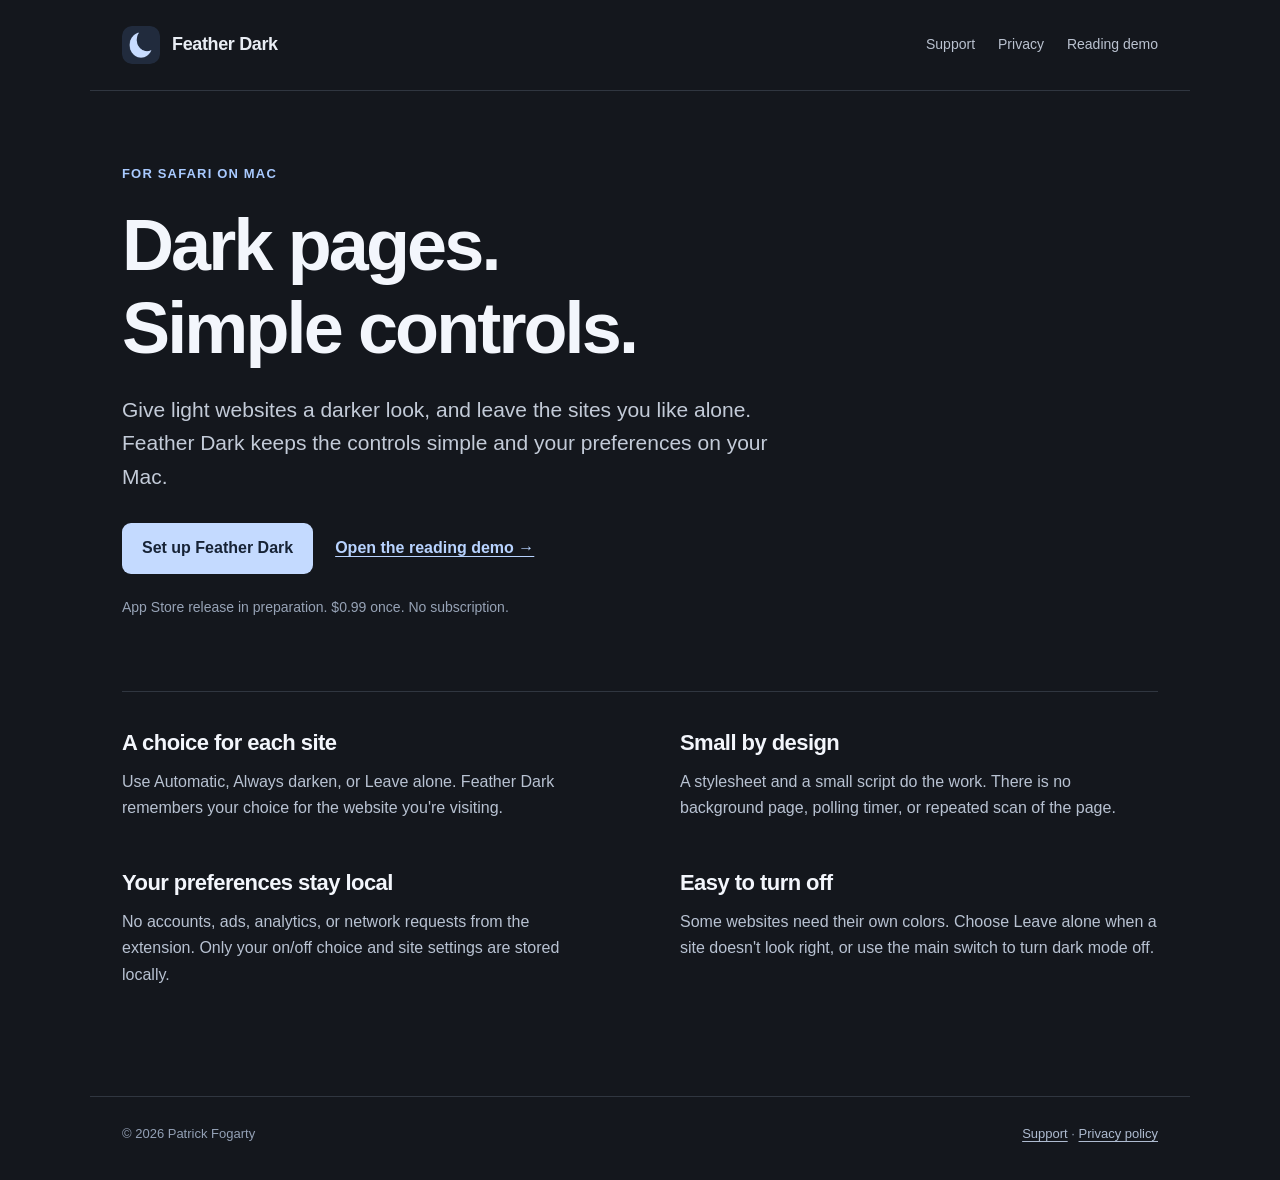
==== index.html @ 42ff9bad "Publish Feather Dark support and privacy pages" ====
<!doctype html>
<html lang="en">
<head>
  <meta charset="utf-8">
  <meta name="viewport" content="width=device-width, initial-scale=1">
  <meta name="description" content="Feather Dark is a small dark mode extension for Safari on Mac. Simple controls for each website. No accounts or tracking.">
  <title>Feather Dark — Simple dark mode for Safari</title>
  <link rel="icon" href="icon.png" type="image/png">
  <link rel="stylesheet" href="style.css">
</head>
<body>
  <header class="site-header">
    <a class="brand" href="index.html"><img src="icon.png" alt="" width="38" height="38">Feather Dark</a>
    <nav aria-label="Main navigation"><a href="support.html">Support</a><a href="privacy.html">Privacy</a><a href="demo.html">Reading demo</a></nav>
  </header>
  <main>
    <section class="hero" aria-labelledby="intro">
      <p class="eyebrow">For Safari on Mac</p>
      <h1 id="intro">Dark pages.<br>Simple controls.</h1>
      <p class="lead">Give light websites a darker look, and leave the sites you like alone. Feather Dark keeps the controls simple and your preferences on your Mac.</p>
      <div class="actions"><a class="button" href="support.html">Set up Feather Dark</a><a class="secondary" href="demo.html">Open the reading demo →</a></div>
      <p class="release-note">App Store release in preparation. $0.99 once. No subscription.</p>
    </section>
    <div class="details">
      <section><h2>A choice for each site</h2><p>Use Automatic, Always darken, or Leave alone. Feather Dark remembers your choice for the website you're visiting.</p></section>
      <section><h2>Small by design</h2><p>A stylesheet and a small script do the work. There is no background page, polling timer, or repeated scan of the page.</p></section>
      <section><h2>Your preferences stay local</h2><p>No accounts, ads, analytics, or network requests from the extension. Only your on/off choice and site settings are stored locally.</p></section>
      <section><h2>Easy to turn off</h2><p>Some websites need their own colors. Choose Leave alone when a site doesn't look right, or use the main switch to turn dark mode off.</p></section>
    </div>
  </main>
  <footer class="site-footer"><span>© 2026 Patrick Fogarty</span><span><a href="support.html">Support</a> · <a href="privacy.html">Privacy policy</a></span></footer>
</body>
</html>
---- style.css ----
* { box-sizing: border-box; }
:root { color-scheme: dark; font-family: -apple-system, BlinkMacSystemFont, "Segoe UI", sans-serif; background: #14171d; color: #e9edf4; font-synthesis: none; }
body { margin: 0; line-height: 1.65; }
a { color: #b8d3ff; text-underline-offset: .2em; }
a:hover { color: #e3edff; }
a:focus-visible { outline: 2px solid #a8d1ff; outline-offset: 5px; border-radius: 3px; }
.site-header { max-width: 1100px; margin: auto; padding: 26px 32px; display: flex; align-items: center; justify-content: space-between; gap: 24px; border-bottom: 1px solid #303640; }
.brand { display: inline-flex; align-items: center; gap: 12px; color: inherit; text-decoration: none; font-weight: 650; letter-spacing: -.02em; font-size: 18px; }
.brand img { width: 38px; height: 38px; border-radius: 10px; }
nav { display: flex; flex-wrap: wrap; gap: 23px; font-size: 14px; }
nav a { text-decoration: none; color: #bac2d0; }
nav a[aria-current="page"] { color: #f0f4fa; }
main { max-width: 1100px; margin: auto; padding: 72px 32px 88px; }
.hero { max-width: 780px; }
.eyebrow { color: #a9caff; font-size: 13px; font-weight: 650; letter-spacing: .09em; text-transform: uppercase; }
h1, h2, h3 { color: #f3f6fc; line-height: 1.14; letter-spacing: -.04em; }
h1 { font-size: clamp(40px, 7vw, 72px); margin: 16px 0 24px; }
h2 { font-size: 30px; margin: 0 0 14px; }
h3 { font-size: 20px; margin: 32px 0 10px; }
p { margin: 0 0 20px; }
.lead { color: #c3cbd8; font-size: 21px; line-height: 1.6; max-width: 650px; }
.actions { display: flex; flex-wrap: wrap; gap: 14px; align-items: center; margin-top: 30px; }
.button { display: inline-block; padding: 12px 20px; border-radius: 9px; background: #c4daff; color: #172336; font-weight: 650; text-decoration: none; }
.button:hover { background: #dfebff; color: #172336; }
.secondary { padding: 12px 8px; font-weight: 550; }
.release-note { font-size: 14px; color: #97a3b6; margin-top: 22px; }
.details { margin-top: 72px; padding-top: 38px; border-top: 1px solid #303640; display: grid; grid-template-columns: 1fr 1fr; column-gap: 80px; row-gap: 28px; }
.details p { color: #b8c2d2; }
.details h2 { font-size: 22px; letter-spacing: -.025em; }
.page { max-width: 780px; }
.page h1 { font-size: clamp(38px, 6vw, 52px); }
.page h2 { font-size: 25px; margin-top: 42px; }
.page p, .page li { color: #c3cbd8; }
.page li { margin-bottom: 9px; }
.page ul, .page ol { padding-left: 24px; }
.updated { color: #94a1b5 !important; font-size: 14px; margin-bottom: 32px; }
.note { border-left: 3px solid #7696c8; padding: 5px 0 5px 20px; margin: 28px 0; }
.site-footer { max-width: 1100px; margin: auto; padding: 26px 32px 36px; border-top: 1px solid #303640; color: #93a0b5; font-size: 13px; display: flex; flex-wrap: wrap; gap: 12px 28px; justify-content: space-between; }
.site-footer a { color: #aebbd0; }
body.demo { background: #faf9f6; color: #2f3838; color-scheme: light; }
.demo .site-header { border-color: #dedfd9; }
.demo .brand { color: #243d3c; }
.demo nav a { color: #52635e; }
.demo main { padding-top: 56px; padding-bottom: 80px; }
.reading { max-width: 760px; margin: auto; }
.reading .eyebrow { color: #55746b; }
.reading h1 { color: #233a36; font-family: Georgia, "Times New Roman", serif; font-weight: 500; letter-spacing: -.055em; font-size: clamp(42px, 6vw, 64px); max-width: 700px; }
.reading .dek { color: #62716b; font-size: 22px; line-height: 1.5; margin-bottom: 30px; }
.article-meta { padding: 14px 0 22px; border-bottom: 1px solid #d9ddd5; color: #728078; font-size: 13px; margin-bottom: 30px; }
.article-body { font-family: Georgia, "Times New Roman", serif; font-size: 19px; line-height: 1.85; }
.article-body h2 { font-family: -apple-system, BlinkMacSystemFont, "Segoe UI", sans-serif; font-size: 27px; letter-spacing: -.035em; color: #29453e; margin: 42px 0 18px; }
.article-body p { margin-bottom: 24px; }
.article-body blockquote { margin: 30px 0; padding: 8px 0 8px 26px; border-left: 3px solid #9ab6a8; color: #53695e; font-size: 24px; line-height: 1.6; }
.article-body aside { font-family: -apple-system, BlinkMacSystemFont, "Segoe UI", sans-serif; padding: 24px 28px; background: #edf1e9; border: 1px solid #d8dfd1; border-radius: 12px; font-size: 16px; line-height: 1.75; margin: 34px 0; }
.article-body aside h2 { font-size: 20px; margin: 0 0 10px; }
.article-body aside ul { padding-left: 22px; margin: 0; }
.demo .site-footer { color: #78847c; border-color: #dedfd9; }
.demo a { color: #386b5a; }
.demo a:hover { color: #1a4938; }
@media (max-width: 640px) {
  .site-header { align-items: flex-start; padding: 20px; flex-direction: column; gap: 16px; }
  nav { gap: 18px; }
  main { padding: 46px 22px 60px; }
  .lead { font-size: 19px; }
  .details { grid-template-columns: 1fr; margin-top: 48px; gap: 18px; }
  .site-footer { padding: 24px 22px 30px; }
  .article-body { font-size: 18px; }
  .reading .dek { font-size: 20px; }
}
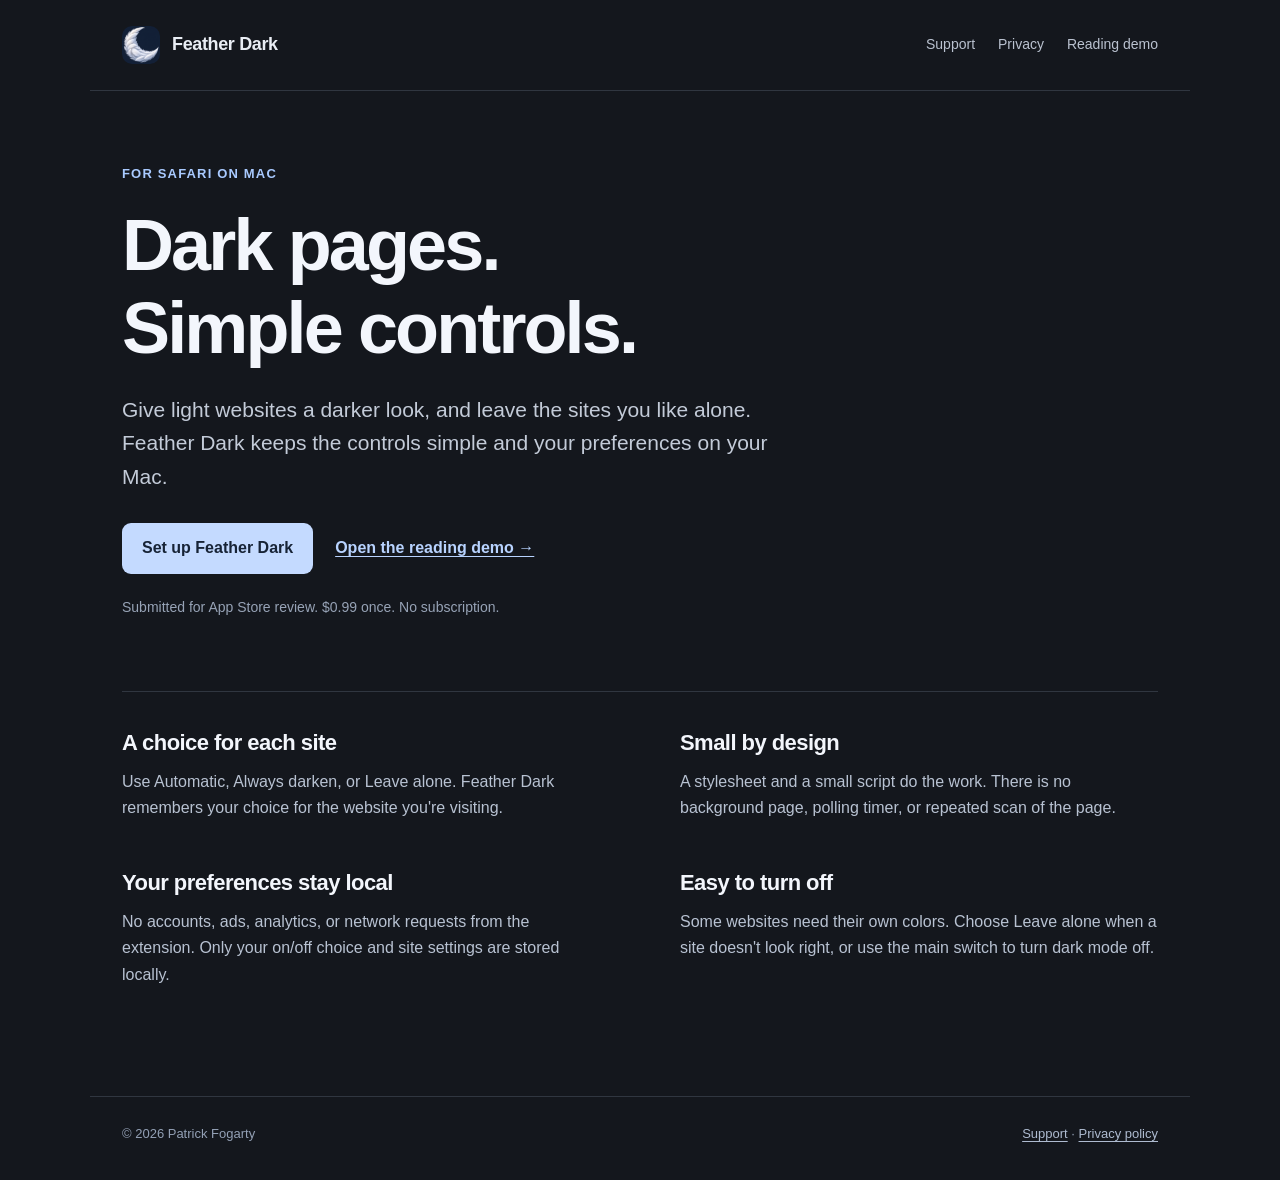
==== commit 3df292e0: "Mark App Store release as submitted for review" ====
--- a/index.html
+++ b/index.html
@@ -19,7 +19,7 @@
       <h1 id="intro">Dark pages.<br>Simple controls.</h1>
       <p class="lead">Give light websites a darker look, and leave the sites you like alone. Feather Dark keeps the controls simple and your preferences on your Mac.</p>
       <div class="actions"><a class="button" href="support.html">Set up Feather Dark</a><a class="secondary" href="demo.html">Open the reading demo →</a></div>
-      <p class="release-note">App Store release in preparation. $0.99 once. No subscription.</p>
+      <p class="release-note">Submitted for App Store review. $0.99 once. No subscription.</p>
     </section>
     <div class="details">
       <section><h2>A choice for each site</h2><p>Use Automatic, Always darken, or Leave alone. Feather Dark remembers your choice for the website you're visiting.</p></section>
